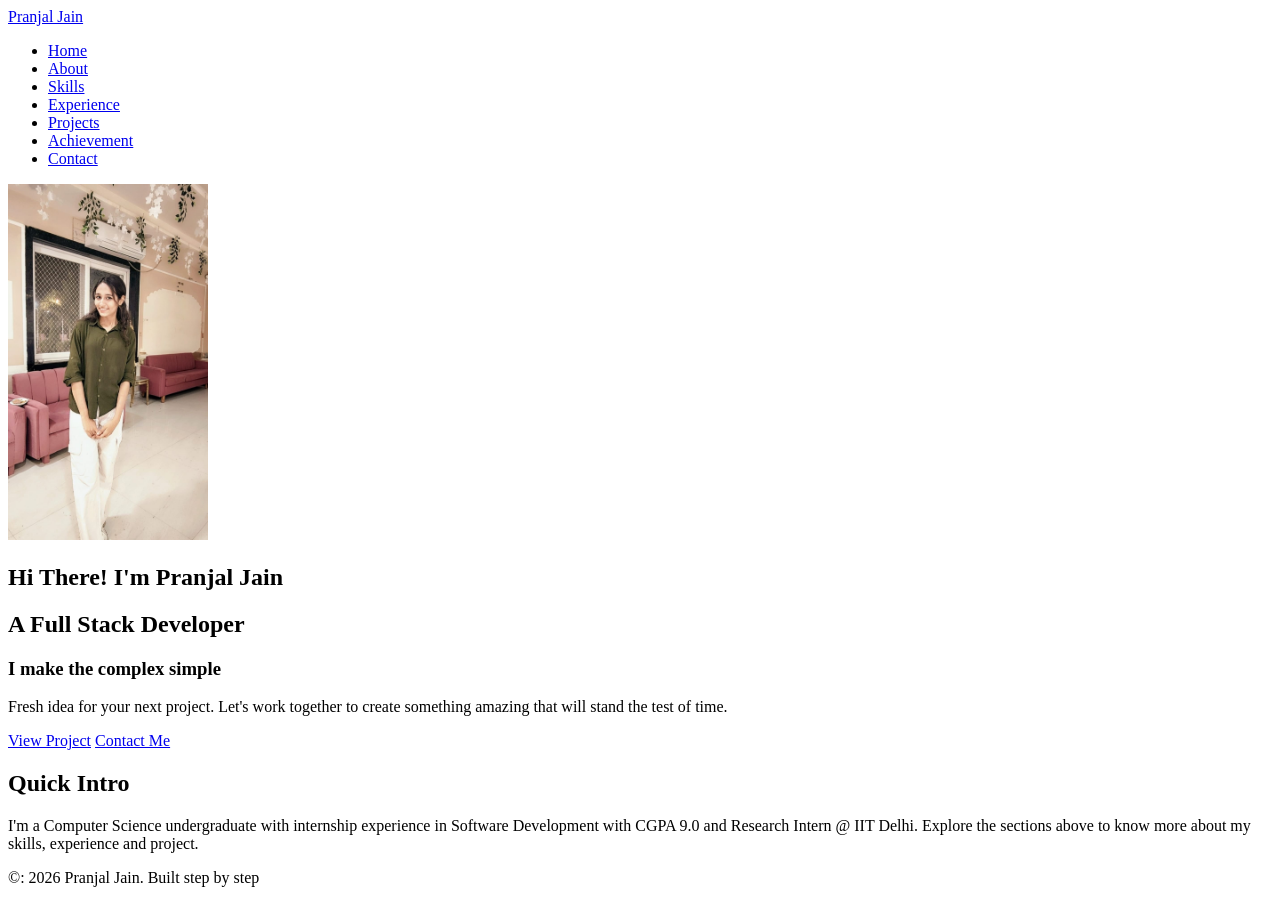
==== index.html @ 8426d030 "ok" ====
<!DOCTYPE html>
<html lang="en">
<head>
    <meta charset="UTF-8">
    <meta name="viewport" content="width=device-width, initial-scale=1.0">
    <title>Pranjal Portfolio</title>
</head>
<body>
    <header>
        <nav>
            <a href="index.html">Pranjal Jain</a>

            <ul>    
                <li><a href ="index.html">Home</a></li>
                <li><a href ="about.html">About</a></li>
                <li><a href ="skills.html">Skills</a></li>
                <li><a href ="experience.html">Experience</a></li>
                <li><a href ="project.html">Projects</a></li>
                <li><a href ="achievments.html">Achievement</a></li>
                <li><a href = "contact.html">Contact</a></li>
            </ul>
        </nav>
    </header>

    <main>  
        <section id="hero">
          <img src="Pranjal.jpeg"  alt = "Photo of Pranjal Jain" width ="200">
          <h1>Hi There! I'm Pranjal Jain</h1>
          <h2>A Full Stack Developer</h2>
          <h3>I make the complex simple</h3>
          <p>Fresh idea for your next project. Let's work together to create something amazing that will stand the test of time.</p>
          <div>
            <a href="projects.html">View Project</a>
            <a href="contact.html">Contact Me</a>
          </div>
        </section>

        <section id="intro">  
            <h2>Quick Intro</h2>
            <p>
                 I'm a Computer Science undergraduate with internship experience in
        Software Development with CGPA 9.0 and Research Intern @ IIT Delhi. Explore the
        sections above to know more about my skills, experience and project.
            </p>
        </section>
    </main>
    <footer> 
        <p>&copy: 2026 Pranjal Jain. Built step by step</p>
    </footer>
</body>
</html>
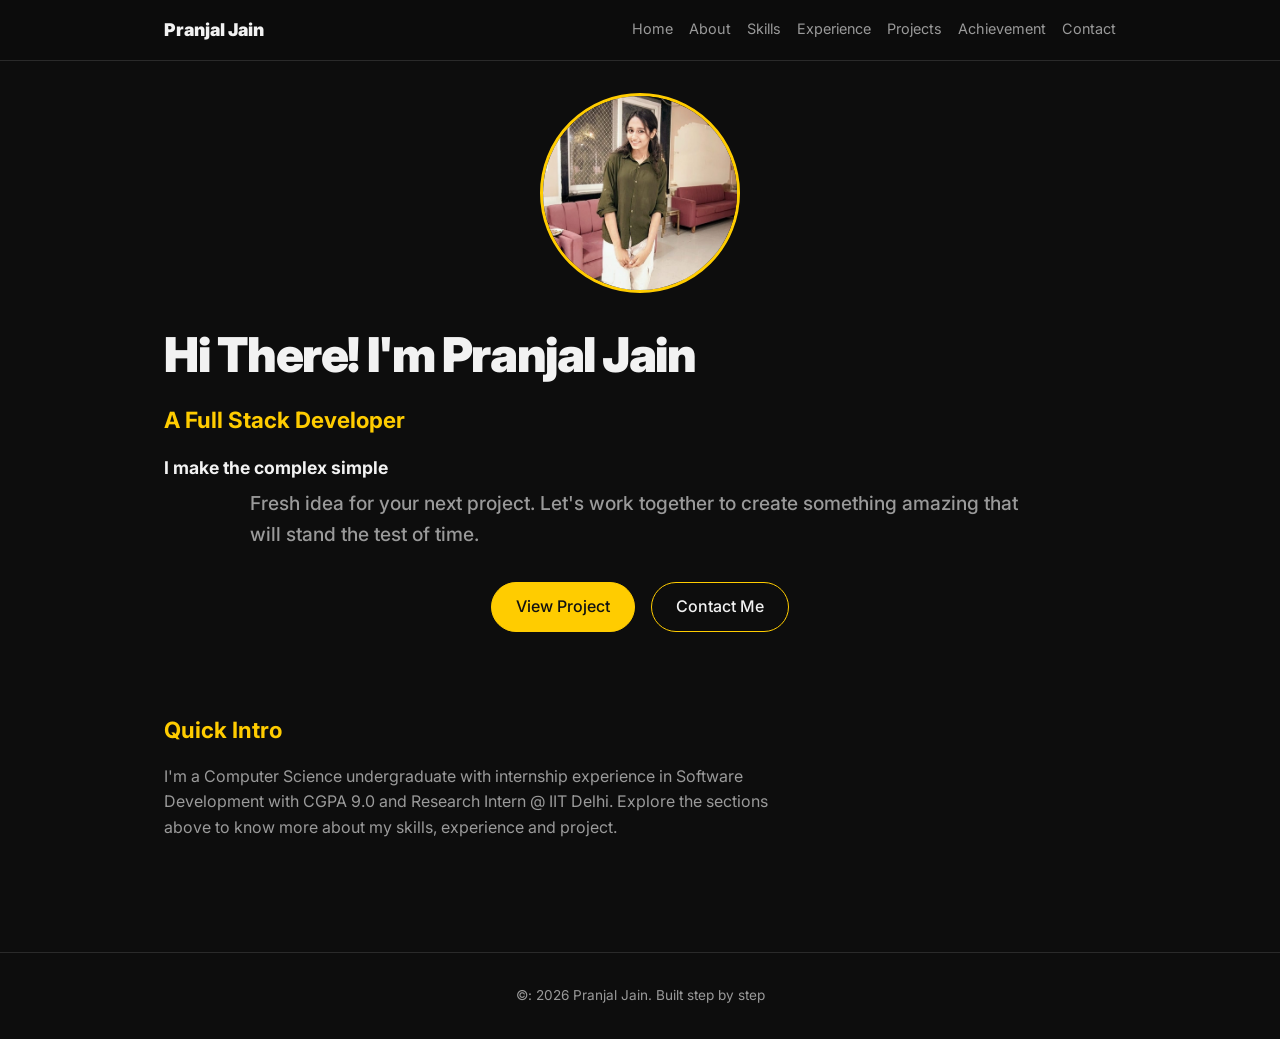
==== commit a86d073b: "ok" ====
--- a/index.html
+++ b/index.html
@@ -4,6 +4,11 @@
     <meta charset="UTF-8">
     <meta name="viewport" content="width=device-width, initial-scale=1.0">
     <title>Pranjal Portfolio</title>
+    <link rel = "preconnect" href ="https://fonts.googleapis.com">
+    <link rel = "preconnect" href="https://fonts.gstatic.com" crossorigin>
+    <link href="https://fonts.googleapis.com/css2?family=Inter:wght@400;500;700;900&display=swap" 
+    rel="stylesheet">
+    <link rel="stylesheet" href="style.css">
 </head>
 <body>
     <header>
--- a/style.css
+++ b/style.css
@@ -0,0 +1,288 @@
+:root{
+    --color-bg:  #0d0d0d;
+    --color-bg-alt: #161616;
+    --color-text: #f2f2f2;;
+    --color-muted: #9a9a9a;;
+    --color-accent:#ffcc00;
+    --font-main:'Inter', syste,-ui, sans-serif;
+    --max-width: 1000px;
+}
+
+*{
+    margin: 0;
+    padding: 0;
+    box-sizing: border-box;
+}
+
+body{
+    font-family: var(--font-main);
+    background-color: var(--color-bg);
+    color: var(--color-text);
+    line-height: 1.6;
+}
+
+a{
+    color: inherit;
+    text-decoration: none;
+}
+
+ul{
+   list-style: none; 
+}
+
+img{
+    max-width: 100%;
+    display: block;
+}
+
+header{
+    position: sticky;
+    top: 0;
+    background-color: rgba(13, 13, 13, 0.9);
+    backdrop-filter: blur(6px);
+    border-bottom: 1px solid #2a2a2a;
+    z-index: 10;
+}
+
+nav{
+    max-width: var(--max-width);
+    margin: 0 auto;
+    padding: 1rem 1.5rem;
+    display: flex;
+    justify-content: space-between;
+    flex-wrap: wrap;
+    gap: 1rem;
+}
+
+nav > a{
+    font-weight: 900;
+    font-size: 1.1rem;
+    letter-spacing: -0.02px;
+}
+
+nav ul{
+    display: flex;
+    gap: 1rem;
+    flex-wrap: wrap;
+}
+
+nav ul li a{
+    font-size: 0.9rem;
+    color: var(--color-muted);
+    transition: color 0.2s ease;
+
+}
+
+nav ul li a:hover{
+    color: var(--color-accent);
+}
+
+
+main{
+    max-width: var(--max-width);
+    margin: 0 auto;
+    padding: 2rem 1.5rem;
+}
+
+section{
+    margin-bottom: 5rem;
+}
+
+section h1{
+    font-size: clamp(2rem, 5vw, 3rem);
+    font-weight: 900;
+    letter-spacing: -0.03em;
+    margin-bottom: 1.5rem;
+}
+
+section h2{
+    font-size: 1.4rem;
+    font-weight: 700;
+    margin-bottom: 1rem;
+    color:var(--color-accent);
+}
+
+section h3{
+    font-size: 1.1rem;
+    font-weight: 700;
+    margin-bottom: 0.4rem;
+}
+
+section p{
+    color: var(--color-muted);
+    max-width: 65ch;
+
+}
+
+#hero img{
+    border-radius: 50%;
+    margin: 0 auto 1.5rem;
+    border: 3px solid var(--color-accent);
+    object-fit: cover;
+    aspect-ratio: 1/1;
+}
+
+#hero h1{
+    margin-bottom: 0.5rem;
+}
+
+#hero p{
+    color: var(--color-muted);
+    font-weight: 500;
+    font-size: 1.2rem;
+    margin-bottom: 1rem;
+}
+
+#hero p{
+    margin: 0 auto 2rem;
+}
+
+#hero div{
+    display:flex;
+    gap: 1rem;
+    justify-content: center;
+    flex-wrap: wrap;
+}
+
+#hero div a{
+    padding: 0.7rem 1.5rem;
+    border: 1px solid var(--color-accent);
+    border-radius: 30px;
+    font-weight: 500;
+    transition: background-color 0.2s ease, color 0.2s ease;
+
+}
+
+#hero div a:first-child{
+    background-color: var(--color-accent);
+    color: #111;
+}
+
+#hero div a:hover{
+    background-color: var(--color-accent);
+    color: #111;
+}
+
+#skills{
+    display: grid;
+    grid-template-columns: repeat(auto-fit, minmax(200px, 1fr));
+    gap: 2rem;
+}
+
+#skills > div{
+    background-color: var(--color-bg-alt);
+    padding: 1.5rem;
+    border-radius: 12px;
+}
+
+#skills ul li{
+    color: var(--color-muted);
+    padding: 0.2rem 0;
+}
+
+#experience article,
+#experience article{
+    background-color: var(--color-bg-alt);
+    padding: 1.5rem;
+    border-radius: 12px;
+    margin-bottom: 1.5rem;
+}
+
+#experience article time,
+#projects article time{
+    display: inline-block;
+    font-size: 0.8rem;
+    color: var(--color-muted);
+    font-weight: 500;
+    margin-bottom: 1px solid var(--color-accent)
+}
+
+#achievements ul li{
+    padding: 0.6rem 0;
+    border-bottom: 1px solid #2a2a2a;
+    color:var(--color-muted);
+}
+
+#contact ul{
+    display: flex;
+    gap: 1.5rem;
+    flex-wrap: wrap;
+    margin-top: 1.5rem;
+}
+
+#contact ul li a{
+    color: var(--color-accent);
+    border-bottom: 1px solid var(--color-accent);
+}
+
+footer{
+    text-align: center;
+    padding: 2rem 1.5rem;
+    color: var(--color-muted);
+    font-size: 0.85rem;
+    border-top: 1px solid #2a2a2a;
+
+}
+
+
+@media(max-width: 768px){
+    nav{
+        padding: 1rem;
+    }
+    nav ul{
+        gap: 1rem;
+    }
+    main{
+        padding: 3rem 1.2rem;
+    }
+    section{
+        margin-bottom: 3.5rem;
+    }
+
+    #skills{
+        grid-template-columns: repeat(auto-fit, minmax(150px, 1fr));
+        gap: 1.2rem;
+    }
+}
+
+@media (max-width: 768px) {
+  nav {
+    flex-direction: column;
+    align-items: flex-start;
+    gap: 0.8rem;
+  }
+
+  nav ul {
+    width: 100%;
+    justify-content: space-between;
+    gap: 0.6rem;
+    font-size: 0.85rem;
+  }
+
+  #hero img{
+    width: 140px;
+  }
+
+  #hero h2{
+    font-size: 1rem;
+  }
+  #hero div{
+    flex-direction: column;
+    width: 100%;
+  }
+
+  #hero div a{
+    text-align: center;
+  }
+
+  
+  #skills{
+    grid-template-columns: 1fr;
+  }
+
+  #columns ul{
+    flex-direction: column;
+    gap: 0.8rem;
+  }
+}
+
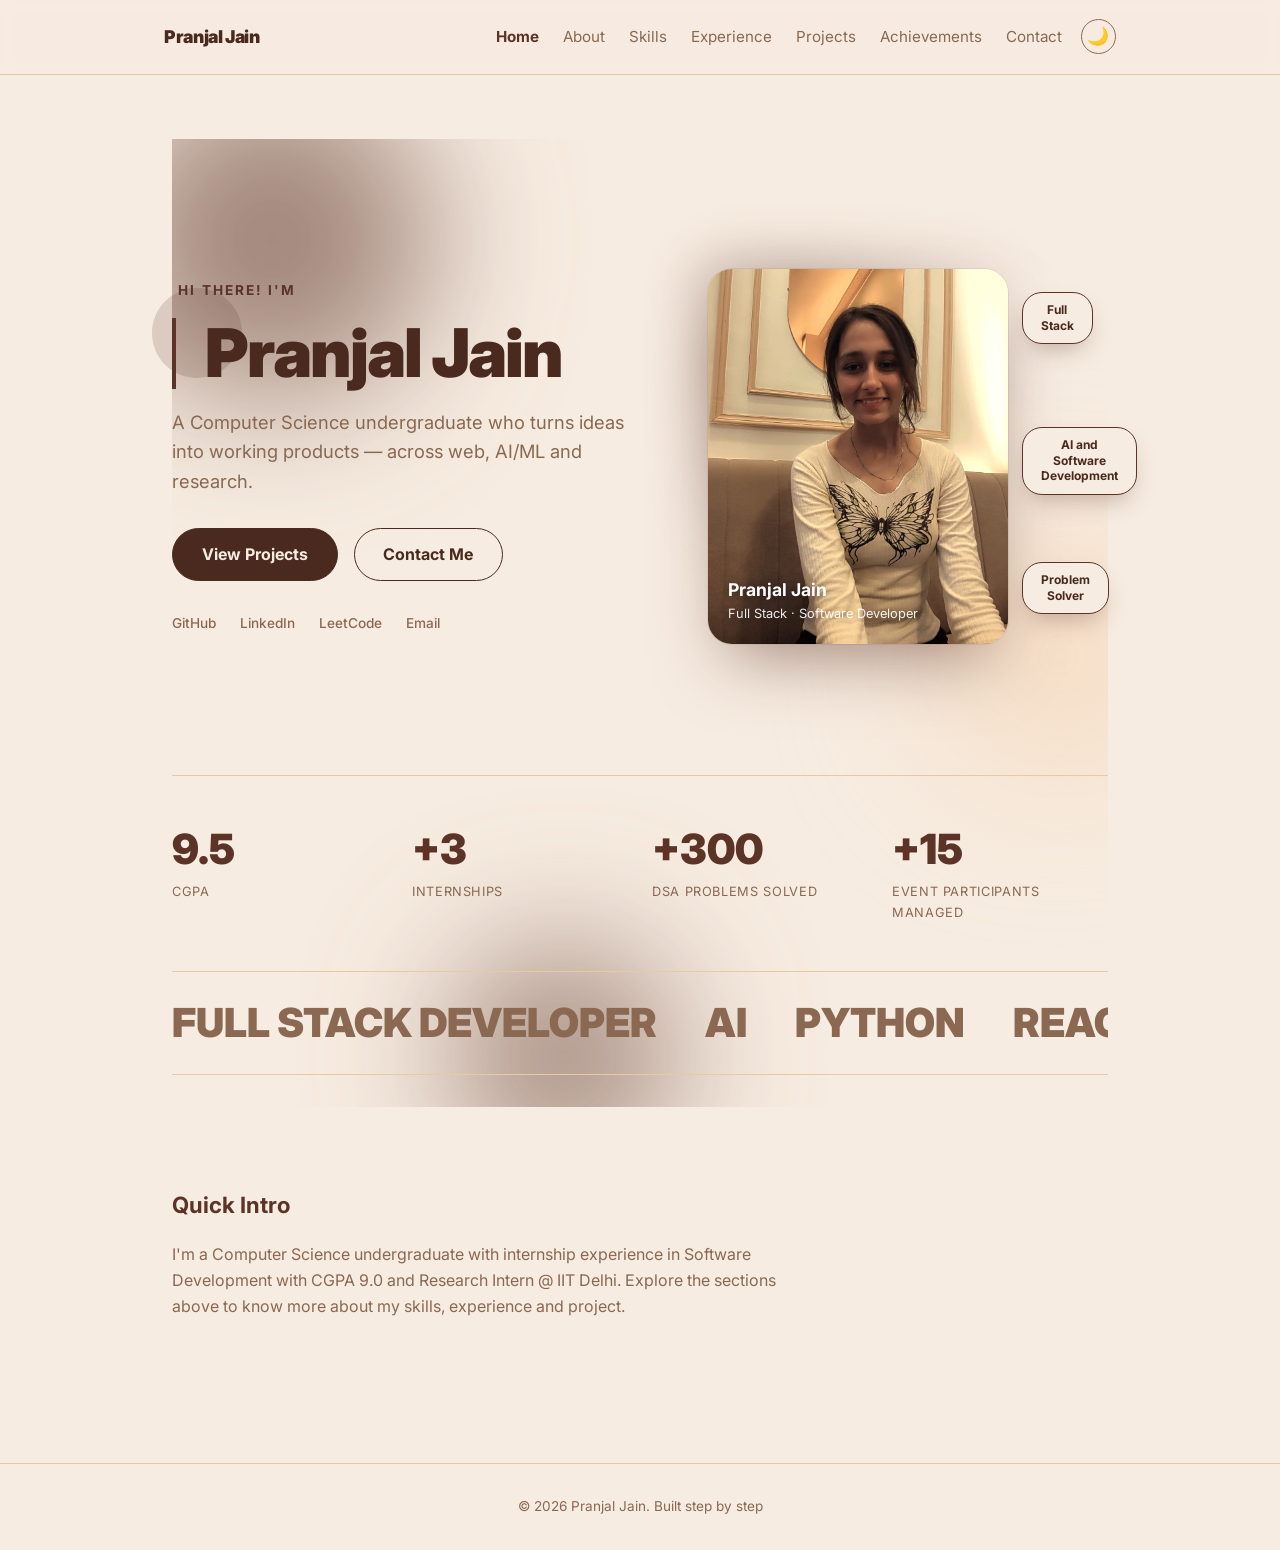
==== commit db363827: "first commit" ====
--- a/index.html
+++ b/index.html
@@ -1,56 +1,122 @@
 <!DOCTYPE html>
 <html lang="en">
 <head>
-    <meta charset="UTF-8">
-    <meta name="viewport" content="width=device-width, initial-scale=1.0">
-    <title>Pranjal Portfolio</title>
-    <link rel = "preconnect" href ="https://fonts.googleapis.com">
-    <link rel = "preconnect" href="https://fonts.gstatic.com" crossorigin>
-    <link href="https://fonts.googleapis.com/css2?family=Inter:wght@400;500;700;900&display=swap" 
-    rel="stylesheet">
-    <link rel="stylesheet" href="style.css">
+  <meta charset="UTF-8">
+  <meta name="viewport" content="width=device-width, initial-scale=1.0">
+  <title>Pranjal Jain | Portfolio</title>
+  <link rel="preconnect" href="https://fonts.googleapis.com">
+  <link rel="preconnect" href="https://fonts.gstatic.com" crossorigin>
+  <link href="https://fonts.googleapis.com/css2?family=Inter:wght@400;500;700;900&display=swap" rel="stylesheet">
+  <link rel="stylesheet" href="style.css">
 </head>
 <body>
-    <header>
-        <nav>
-            <a href="index.html">Pranjal Jain</a>
+  <header>
+    <nav>
+      <a href="index.html">Pranjal Jain</a>
+      <div class="nav-right">
+        <button class="theme-toggle" aria-label="Toggle dark mode">&#127769;</button>
+        <button class="menu-toggle" aria-label="Toggle menu">&#9776;</button>
+        <ul id="nav-links">
+          <li><a href="index.html">Home</a></li>
+          <li><a href="about.html">About</a></li>
+          <li><a href="skills.html">Skills</a></li>
+          <li><a href="experience.html">Experience</a></li>
+          <li><a href="projects.html">Projects</a></li>
+          <li><a href="achievements.html">Achievements</a></li>
+          <li><a href="contact.html">Contact</a></li>
+        </ul>
+      </div>
+    </nav>
+  </header>
 
-            <ul>    
-                <li><a href ="index.html">Home</a></li>
-                <li><a href ="about.html">About</a></li>
-                <li><a href ="skills.html">Skills</a></li>
-                <li><a href ="experience.html">Experience</a></li>
-                <li><a href ="project.html">Projects</a></li>
-                <li><a href ="achievments.html">Achievement</a></li>
-                <li><a href = "contact.html">Contact</a></li>
-            </ul>
-        </nav>
-    </header>
+  <main>
+    <section id="hero">
+      <div class="blob-bg" aria-hidden="true">
+        <span class="blob blob-1"></span>
+        <span class="blob blob-2"></span>
+        <span class="blob blob-3"></span>
+      </div>
 
-    <main>  
-        <section id="hero">
-          <img src="Pranjal.jpeg"  alt = "Photo of Pranjal Jain" width ="200">
-          <h1>Hi There! I'm Pranjal Jain</h1>
-          <h2>A Full Stack Developer</h2>
-          <h3>I make the complex simple</h3>
-          <p>Fresh idea for your next project. Let's work together to create something amazing that will stand the test of time.</p>
-          <div>
-            <a href="projects.html">View Project</a>
-            <a href="contact.html">Contact Me</a>
+      <div class="hero-grid">
+        <div class="hero-text">
+          <span class="hero-eyebrow">Hi There! I'm</span>
+          <h1>Pranjal Jain</h1>
+          <p class="hero-tagline">A Computer Science undergraduate who turns ideas into working products &mdash; across web, AI/ML and research.</p>
+
+          <div class="hero-actions">
+            <a href="projects.html" class="btn-primary">View Projects</a>
+            <a href="contact.html" class="btn-secondary">Contact Me</a>
           </div>
-        </section>
 
-        <section id="intro">  
-            <h2>Quick Intro</h2>
-            <p>
-                 I'm a Computer Science undergraduate with internship experience in
+          <div class="hero-socials">
+            <a href="https://github.com/pranjalprog">GitHub</a>
+            <a href="https://www.linkedin.com/in/pranjal-jain-733801354/">LinkedIn</a>
+            <a href="https://leetcode.com/u/pranjalprog/">LeetCode</a>
+            <a href="mailto:pranjaljain19022005@gmail.com">Email</a>
+          </div>
+        </div>
+
+        <div class="hero-photo-frame">
+          <img src="Pranjal2.jpeg" alt="Photo of Pranjal Jain">
+          <div class="photo-caption">
+            <strong>Pranjal Jain</strong>
+            <span>Full Stack &middot; Software Developer</span>
+          </div>
+          <span class="float-badge badge-1">Full Stack</span>
+          <span class="float-badge badge-2">AI and Software Development</span>
+          <span class="float-badge badge-3">Problem Solver</span>
+        </div>
+      </div>
+
+      <div class="stats-row">
+        <div class="stat">
+          <span class="stat-number">9.5</span>
+          <span class="stat-label">CGPA</span>
+        </div>
+        <div class="stat">
+          <span class="stat-number">+3</span>
+          <span class="stat-label">Internships</span>
+        </div>
+        <div class="stat">
+          <span class="stat-number">+300</span>
+          <span class="stat-label">DSA Problems Solved</span>
+        </div>
+        <div class="stat">
+          <span class="stat-number">+15</span>
+          <span class="stat-label">Event Participants Managed</span>
+        </div>
+      </div>
+
+      <div class="marquee">
+        <div class="marquee-track">
+          <span>FULL STACK DEVELOPER</span>
+          <span>AI</span>
+          <span>PYTHON</span>
+          <span>REACT</span>
+          <span>NLP</span>
+          <span>FULL STACK DEVELOPER</span>
+          <span>AI / ML</span>
+          <span>PYTHON</span>
+          <span>REACT</span>
+          <span>NLP</span>
+        </div>
+      </div>
+    </section>
+
+    <section id="intro">
+      <h2>Quick Intro</h2>
+      <p>
+        I'm a Computer Science undergraduate with internship experience in
         Software Development with CGPA 9.0 and Research Intern @ IIT Delhi. Explore the
         sections above to know more about my skills, experience and project.
-            </p>
-        </section>
-    </main>
-    <footer> 
-        <p>&copy: 2026 Pranjal Jain. Built step by step</p>
-    </footer>
+      </p>
+    </section>
+  </main>
+
+  <footer>
+    <p>&copy; 2026 Pranjal Jain. Built step by step</p>
+  </footer>
+
+  <script src="script.js"></script>
 </body>
 </html>
--- a/style.css
+++ b/style.css
@@ -1,253 +1,750 @@
-:root{
-    --color-bg:  #0d0d0d;
-    --color-bg-alt: #161616;
-    --color-text: #f2f2f2;;
-    --color-muted: #9a9a9a;;
-    --color-accent:#ffcc00;
-    --font-main:'Inter', syste,-ui, sans-serif;
-    --max-width: 1000px;
-}
-
-*{
-    margin: 0;
-    padding: 0;
-    box-sizing: border-box;
-}
-
-body{
-    font-family: var(--font-main);
-    background-color: var(--color-bg);
-    color: var(--color-text);
-    line-height: 1.6;
-}
-
-a{
-    color: inherit;
-    text-decoration: none;
-}
-
-ul{
-   list-style: none; 
-}
-
-img{
-    max-width: 100%;
-    display: block;
-}
-
-header{
-    position: sticky;
-    top: 0;
-    background-color: rgba(13, 13, 13, 0.9);
-    backdrop-filter: blur(6px);
-    border-bottom: 1px solid #2a2a2a;
-    z-index: 10;
-}
-
-nav{
-    max-width: var(--max-width);
+
+:root {
+  --color-bg: #f7ece1;
+  --color-bg-alt: #f6d3af;
+  --color-text: #4a2a1e;
+  --color-muted: #8a6852;
+  --color-accent: #5c3327;
+  --font-main: 'Inter', system-ui, sans-serif;
+  --max-width: 1000px;
+}
+
+
+[data-theme="dark"] {
+  --color-bg: #1c1512;
+  --color-bg-alt: #2a201b;
+  --color-text: #f3e9df;
+  --color-muted: #b39a89;
+  --color-accent: #e0a877;
+}
+
+
+* {
+  margin: 0;
+  padding: 0;
+  box-sizing: border-box; /* padding/border width ke andar count hoga, bahar nahi */
+}
+
+body {
+  font-family: var(--font-main);
+  background-color: var(--color-bg);
+  color: var(--color-text);
+  line-height: 1.6;
+  transition: background-color 0.3s ease, color 0.3s ease;
+}
+
+a {
+  color: inherit;
+  text-decoration: none;
+}
+
+ul {
+  list-style: none;
+}
+
+img {
+  max-width: 100%;
+  display: block;
+}
+
+
+header {
+  position: sticky;
+  top: 0;
+  background-color: rgba(247, 236, 225, 0.9);
+  backdrop-filter: blur(6px);
+  border-bottom: 1px solid #e8c9a6;
+  z-index: 10;
+}
+
+nav {
+  max-width: var(--max-width);
+  margin: 0 auto;
+  padding: 1.2rem 1.5rem;
+  display: flex;
+  justify-content: space-between;
+  align-items: center;
+  flex-wrap: wrap;
+  gap: 1rem;
+}
+
+nav > a {
+  font-weight: 900;
+  font-size: 1.1rem;
+  letter-spacing: -0.02em;
+}
+
+nav ul {
+  display: flex;
+  gap: 1.5rem;
+  flex-wrap: wrap;
+}
+
+.nav-right {
+  display: flex;
+  align-items: center;
+  gap: 1.2rem;
+  flex-wrap: wrap;
+}
+
+.nav-right ul {
+  order: 1;
+}
+
+.nav-right .theme-toggle {
+  order: 2;
+}
+
+.nav-right .menu-toggle {
+  order: 3;
+}
+
+nav ul li a {
+  font-size: 0.95rem;
+  color: var(--color-muted);
+  transition: color 0.2s ease;
+}
+
+nav ul li a:hover {
+  color: var(--color-accent);
+}
+
+
+main {
+  max-width: var(--max-width);
+  margin: 0 auto;
+  padding: 4rem 2rem;
+}
+
+section {
+  margin-bottom: 5rem;
+}
+
+section h1 {
+  font-size: clamp(2rem, 5vw, 3rem);
+  font-weight: 900;
+  letter-spacing: -0.03em;
+  margin-bottom: 2.2rem;
+  padding-left: 1.8rem;
+  border-left: 4px solid var(--color-accent);
+}
+
+section h2 {
+  font-size: 1.4rem;
+  font-weight: 700;
+  margin-top: 2.5rem;
+  margin-bottom: 1.2rem;
+  color: var(--color-accent);
+}
+
+section h3 {
+  font-size: 1.1rem;
+  font-weight: 700;
+  margin-bottom: 0.4rem;
+}
+
+section > p {
+  margin-bottom: 1rem;
+}
+
+section p {
+  color: var(--color-muted);
+  max-width: 65ch; /* lambi lines padhne mein mushkil hoti hain, isliye limit */
+}
+
+
+#hero {
+  position: relative;
+  padding: 3rem 0 2rem;
+}
+
+
+.blob-bg {
+  position: absolute;
+  inset: 0;
+  z-index: 0;
+  overflow: hidden;
+  pointer-events: none;
+}
+
+.blob {
+  position: absolute;
+  border-radius: 50%;
+  filter: blur(70px);
+  opacity: 0.55;
+  mix-blend-mode: multiply;
+}
+
+[data-theme="dark"] .blob {
+  opacity: 0.35;
+  mix-blend-mode: screen;
+}
+
+.blob-1 {
+  width: 320px;
+  height: 320px;
+  top: -60px;
+  left: -60px;
+  background: var(--color-accent);
+  animation: blob-float-1 14s ease-in-out infinite;
+}
+
+.blob-2 {
+  width: 260px;
+  height: 260px;
+  top: 40%;
+  right: -80px;
+  background: var(--color-bg-alt);
+  animation: blob-float-2 18s ease-in-out infinite;
+}
+
+.blob-3 {
+  width: 220px;
+  height: 220px;
+  bottom: -60px;
+  left: 30%;
+  background: var(--color-accent);
+  animation: blob-float-3 16s ease-in-out infinite;
+}
+
+@keyframes blob-float-1 {
+  0%, 100% { transform: translate(0, 0) scale(1); }
+  50%      { transform: translate(60px, 40px) scale(1.15); }
+}
+
+@keyframes blob-float-2 {
+  0%, 100% { transform: translate(0, 0) scale(1); }
+  50%      { transform: translate(-50px, -30px) scale(1.1); }
+}
+
+@keyframes blob-float-3 {
+  0%, 100% { transform: translate(0, 0) scale(1); }
+  50%      { transform: translate(40px, -50px) scale(1.2); }
+}
+
+@media (prefers-reduced-motion: reduce) {
+  .blob {
+    animation: none;
+  }
+}
+
+
+.hero-grid {
+  position: relative;
+  z-index: 1;
+  display: grid;
+  grid-template-columns: 1.1fr 0.9fr;
+  gap: 3rem;
+  align-items: center;
+  min-height: 60vh;
+}
+
+.hero-eyebrow {
+  display: inline-block;
+  font-size: 0.85rem;
+  font-weight: 700;
+  letter-spacing: 0.15em;
+  text-transform: uppercase;
+  color: var(--color-accent);
+  margin-bottom: 1rem;
+  padding-left: 0.4rem;
+}
+
+.hero-text h1 {
+  font-size: clamp(2.5rem, 6vw, 4.2rem);
+  font-weight: 900;
+  letter-spacing: -0.03em;
+  line-height: 1.05;
+  margin-bottom: 1.2rem;
+}
+
+.hero-tagline {
+  color: var(--color-muted);
+  font-size: 1.15rem;
+  max-width: 42ch;
+  margin-bottom: 2rem;
+}
+
+.hero-actions {
+  display: flex;
+  gap: 1rem;
+  flex-wrap: wrap;
+  margin-bottom: 2rem;
+}
+
+.btn-primary,
+.btn-secondary {
+  padding: 0.8rem 1.8rem;
+  border-radius: 30px;
+  font-weight: 700;
+  border: 1px solid var(--color-text);
+  transition: transform 0.2s ease, background-color 0.2s ease, color 0.2s ease;
+}
+
+.btn-primary {
+  background-color: var(--color-text);
+  color: var(--color-bg);
+}
+
+.btn-secondary {
+  background-color: transparent;
+  color: var(--color-text);
+}
+
+.btn-primary:hover,
+.btn-secondary:hover {
+  transform: translateY(-3px);
+}
+
+.hero-socials {
+  display: flex;
+  gap: 1.5rem;
+  flex-wrap: wrap;
+}
+
+.hero-socials a {
+  font-size: 0.85rem;
+  font-weight: 500;
+  color: var(--color-muted);
+  border-bottom: 1px solid transparent;
+  transition: color 0.2s ease, border-color 0.2s ease;
+}
+
+.hero-socials a:hover {
+  color: var(--color-accent);
+  border-color: var(--color-accent);
+}
+
+
+.hero-photo-frame {
+  position: relative;
+  width: 100%;
+  max-width: 300px;
+  margin: 0 auto 0 0;
+}
+
+.hero-photo-frame img {
+  width: 100%;
+  aspect-ratio: 4 / 5;
+  object-fit: cover;
+  border-radius: 24px;
+  filter: grayscale(0.1) contrast(1.08) saturate(1.05);
+  box-shadow: 0 30px 70px -20px rgba(92, 51, 39, 0.55), 0 0 0 1px rgba(92, 51, 39, 0.08);
+  transition: transform 0.4s ease;
+}
+
+.hero-photo-frame:hover img {
+  transform: scale(1.02) rotate(-1deg);
+}
+
+.hero-photo-frame::after {
+  content: "";
+  position: absolute;
+  inset: -18px;
+  border-radius: 32px;
+  background: radial-gradient(circle at 30% 20%, var(--color-accent), transparent 60%);
+  opacity: 0.35;
+  filter: blur(24px);
+  z-index: -1;
+  animation: glow-pulse 5s ease-in-out infinite;
+}
+
+@keyframes glow-pulse {
+  0%, 100% { opacity: 0.25; transform: scale(1); }
+  50%      { opacity: 0.45; transform: scale(1.08); }
+}
+
+.photo-caption {
+  position: absolute;
+  left: 1.2rem;
+  bottom: 1.2rem;
+  display: flex;
+  flex-direction: column;
+  color: #fff;
+  text-shadow: 0 2px 10px rgba(0, 0, 0, 0.5);
+}
+
+.photo-caption strong {
+  font-size: 1.1rem;
+}
+
+.photo-caption span {
+  font-size: 0.8rem;
+  opacity: 0.9;
+}
+
+.float-badge {
+  position: absolute;
+  z-index: 2;
+  background-color: var(--color-bg);
+  color: var(--color-text);
+  font-size: 0.75rem;
+  font-weight: 700;
+  padding: 0.6rem 1.1rem;
+  line-height: 1.3;
+  border-radius: 20px;
+  box-shadow: 0 12px 24px -8px rgba(92, 51, 39, 0.35);
+  border: 1px solid var(--color-accent);
+  white-space: normal;
+  max-width: 150px;
+  text-align: center;
+}
+
+.badge-1 {
+  top: 6%;
+  left: 100%;
+  right: auto;
+  margin-left: 14px;
+  animation: float-a 4s ease-in-out infinite;
+}
+
+.badge-2 {
+  top: 42%;
+  left: 100%;
+  right: auto;
+  margin-left: 14px;
+  animation: float-b 5s ease-in-out infinite;
+}
+
+.badge-3 {
+  bottom: 8%;
+  left: 100%;
+  right: auto;
+  margin-left: 14px;
+  animation: float-c 4.5s ease-in-out infinite;
+}
+
+@keyframes float-a {
+  0%, 100% { transform: translateY(0) rotate(-4deg); }
+  50%      { transform: translateY(-12px) rotate(-2deg); }
+}
+
+@keyframes float-b {
+  0%, 100% { transform: translateY(0) rotate(3deg); }
+  50%      { transform: translateY(14px) rotate(5deg); }
+}
+
+@keyframes float-c {
+  0%, 100% { transform: translateY(0) rotate(-2deg); }
+  50%      { transform: translateY(-10px) rotate(-5deg); }
+}
+
+@media (max-width: 600px) {
+  .float-badge {
+    display: none;
+  }
+}
+
+@media (prefers-reduced-motion: reduce) {
+  .float-badge,
+  .hero-photo-frame::after {
+    animation: none;
+  }
+}
+
+/* ==========================================================
+   STATS ROW (Sawad ke "+12 Years / +46 Projects" jaisa)
+   ========================================================== */
+.stats-row {
+  position: relative;
+  z-index: 1;
+  display: grid;
+  grid-template-columns: repeat(4, 1fr);
+  gap: 1.5rem;
+  margin-top: 3rem;
+  padding-top: 2.5rem;
+  border-top: 1px solid #e8c9a6;
+}
+
+.stat {
+  display: flex;
+  flex-direction: column;
+}
+
+.stat-number {
+  font-size: clamp(1.8rem, 4vw, 2.6rem);
+  font-weight: 900;
+  color: var(--color-accent);
+}
+
+.stat-label {
+  font-size: 0.8rem;
+  color: var(--color-muted);
+  text-transform: uppercase;
+  letter-spacing: 0.05em;
+}
+
+
+.marquee {
+  position: relative;
+  z-index: 1;
+  overflow: hidden;
+  margin-top: 3rem;
+  border-top: 1px solid #e8c9a6;
+  border-bottom: 1px solid #e8c9a6;
+  padding: 1.2rem 0;
+}
+
+.marquee-track {
+  display: flex;
+  gap: 3rem;
+  width: max-content;
+  animation: marquee-scroll 22s linear infinite;
+}
+
+.marquee-track span {
+  font-size: clamp(1.5rem, 4vw, 2.5rem);
+  font-weight: 900;
+  color: var(--color-muted);
+  white-space: nowrap;
+}
+
+@keyframes marquee-scroll {
+  from { transform: translateX(0); }
+  to   { transform: translateX(-50%); }
+}
+
+@media (prefers-reduced-motion: reduce) {
+  .marquee-track {
+    animation: none;
+  }
+}
+
+@media (max-width: 900px) {
+  .hero-grid {
+    grid-template-columns: 1fr;
+    text-align: center;
+    min-height: auto;
+  }
+
+  .hero-text {
+    order: 2;
+  }
+
+  .hero-photo-frame {
+    order: 1;
     margin: 0 auto;
-    padding: 1rem 1.5rem;
-    display: flex;
-    justify-content: space-between;
-    flex-wrap: wrap;
-    gap: 1rem;
-}
-
-nav > a{
-    font-weight: 900;
-    font-size: 1.1rem;
-    letter-spacing: -0.02px;
-}
-
-nav ul{
-    display: flex;
-    gap: 1rem;
-    flex-wrap: wrap;
-}
-
-nav ul li a{
-    font-size: 0.9rem;
-    color: var(--color-muted);
-    transition: color 0.2s ease;
-
-}
-
-nav ul li a:hover{
-    color: var(--color-accent);
-}
-
-
-main{
-    max-width: var(--max-width);
-    margin: 0 auto;
-    padding: 2rem 1.5rem;
-}
-
-section{
-    margin-bottom: 5rem;
-}
-
-section h1{
-    font-size: clamp(2rem, 5vw, 3rem);
-    font-weight: 900;
-    letter-spacing: -0.03em;
-    margin-bottom: 1.5rem;
-}
-
-section h2{
-    font-size: 1.4rem;
-    font-weight: 700;
-    margin-bottom: 1rem;
-    color:var(--color-accent);
-}
-
-section h3{
-    font-size: 1.1rem;
-    font-weight: 700;
-    margin-bottom: 0.4rem;
-}
-
-section p{
-    color: var(--color-muted);
-    max-width: 65ch;
-
-}
-
-#hero img{
-    border-radius: 50%;
-    margin: 0 auto 1.5rem;
-    border: 3px solid var(--color-accent);
-    object-fit: cover;
-    aspect-ratio: 1/1;
-}
-
-#hero h1{
-    margin-bottom: 0.5rem;
-}
-
-#hero p{
-    color: var(--color-muted);
-    font-weight: 500;
-    font-size: 1.2rem;
-    margin-bottom: 1rem;
-}
-
-#hero p{
-    margin: 0 auto 2rem;
-}
-
-#hero div{
-    display:flex;
-    gap: 1rem;
+  }
+
+  .hero-tagline {
+    margin-left: auto;
+    margin-right: auto;
+  }
+
+  .hero-actions,
+  .hero-socials {
     justify-content: center;
-    flex-wrap: wrap;
-}
-
-#hero div a{
-    padding: 0.7rem 1.5rem;
-    border: 1px solid var(--color-accent);
-    border-radius: 30px;
-    font-weight: 500;
-    transition: background-color 0.2s ease, color 0.2s ease;
-
-}
-
-#hero div a:first-child{
-    background-color: var(--color-accent);
-    color: #111;
-}
-
-#hero div a:hover{
-    background-color: var(--color-accent);
-    color: #111;
-}
-
-#skills{
-    display: grid;
-    grid-template-columns: repeat(auto-fit, minmax(200px, 1fr));
-    gap: 2rem;
-}
-
-#skills > div{
-    background-color: var(--color-bg-alt);
-    padding: 1.5rem;
-    border-radius: 12px;
-}
-
-#skills ul li{
-    color: var(--color-muted);
-    padding: 0.2rem 0;
-}
+  }
+
+  .stats-row {
+    grid-template-columns: repeat(2, 1fr);
+  }
+}
+
+section h1 {
+  position: relative;
+}
+
+section h1::after {
+  content: "";
+  position: absolute;
+  top: -30px;
+  left: -24px;
+  width: 90px;
+  height: 90px;
+  border-radius: 50%;
+  background: var(--color-accent);
+  opacity: 0.18;
+  z-index: -1;
+  animation: circle-pulse 6s ease-in-out infinite;
+}
+
+@keyframes circle-pulse {
+  0%, 100% { transform: scale(1); opacity: 0.14; }
+  50%      { transform: scale(1.3); opacity: 0.24; }
+}
+
+@media (prefers-reduced-motion: reduce) {
+  section h1::after {
+    animation: none;
+  }
+}
+
+
+#skills {
+  display: grid;
+  grid-template-columns: repeat(auto-fit, minmax(200px, 1fr));
+  gap: 2rem;
+}
+
+#skills > div {
+  background-color: var(--color-bg-alt);
+  padding: 1.5rem;
+  border-radius: 12px;
+}
+
+#skills ul li {
+  color: var(--color-muted);
+  padding: 0.2rem 0;
+}
+
 
 #experience article,
-#experience article{
-    background-color: var(--color-bg-alt);
-    padding: 1.5rem;
-    border-radius: 12px;
-    margin-bottom: 1.5rem;
+#projects article {
+  background-color: var(--color-bg-alt);
+  padding: 1.5rem;
+  border-radius: 12px;
+  margin-bottom: 1.5rem;
+}
+
+.edu-card {
+  background-color: var(--color-bg-alt);
+  padding: 1.4rem 1.6rem;
+  border-radius: 12px;
+  border-left: 3px solid var(--color-accent);
+  margin-bottom: 1.2rem;
+}
+
+.edu-card p {
+  margin-bottom: 0.3rem;
+}
+
+.edu-card time {
+  font-size: 0.85rem;
+  color: var(--color-accent);
+  font-weight: 500;
 }
 
 #experience article time,
-#projects article time{
-    display: inline-block;
-    font-size: 0.8rem;
-    color: var(--color-muted);
-    font-weight: 500;
-    margin-bottom: 1px solid var(--color-accent)
-}
-
-#achievements ul li{
-    padding: 0.6rem 0;
-    border-bottom: 1px solid #2a2a2a;
-    color:var(--color-muted);
-}
-
-#contact ul{
-    display: flex;
-    gap: 1.5rem;
-    flex-wrap: wrap;
-    margin-top: 1.5rem;
-}
-
-#contact ul li a{
-    color: var(--color-accent);
-    border-bottom: 1px solid var(--color-accent);
-}
-
-footer{
-    text-align: center;
-    padding: 2rem 1.5rem;
-    color: var(--color-muted);
-    font-size: 0.85rem;
-    border-top: 1px solid #2a2a2a;
-
-}
-
-
-@media(max-width: 768px){
-    nav{
-        padding: 1rem;
-    }
-    nav ul{
-        gap: 1rem;
-    }
-    main{
-        padding: 3rem 1.2rem;
-    }
-    section{
-        margin-bottom: 3.5rem;
-    }
-
-    #skills{
-        grid-template-columns: repeat(auto-fit, minmax(150px, 1fr));
-        gap: 1.2rem;
-    }
-}
+#projects article time {
+  display: inline-block;
+  font-size: 0.85rem;
+  color: var(--color-accent);
+  margin-bottom: 0.5rem;
+}
+
+#projects article a {
+  display: inline-block;
+  margin-top: 0.8rem;
+  color: var(--color-accent);
+  font-weight: 500;
+  border-bottom: 1px solid var(--color-accent);
+}
+
+
+#achievements ul li {
+  padding: 0.6rem 0;
+  border-bottom: 1px solid #e8c9a6;
+  color: var(--color-muted);
+}
+
+
+#contact ul {
+  display: flex;
+  gap: 1.5rem;
+  flex-wrap: wrap;
+  margin-top: 1.5rem;
+}
+
+#contact ul li a {
+  color: var(--color-accent);
+  border-bottom: 1px solid var(--color-accent);
+}
+
+
+#contact form {
+  max-width: 500px;
+  margin-top: 2rem;
+  display: flex;
+  flex-direction: column;
+  gap: 1.2rem;
+}
+
+#contact form div {
+  display: flex;
+  flex-direction: column;
+  gap: 0.4rem;
+}
+
+#contact form label {
+  font-size: 0.9rem;
+  color: var(--color-muted);
+}
+
+#contact form input,
+#contact form textarea {
+  font-family: var(--font-main);
+  font-size: 1rem;
+  padding: 0.7rem 0.9rem;
+  border: 1px solid #e8c9a6;
+  border-radius: 8px;
+  background-color: var(--color-bg-alt);
+  color: var(--color-text);
+}
+
+#contact form input:focus,
+#contact form textarea:focus {
+  outline: none;
+  border-color: var(--color-accent);
+}
+
+#contact form button {
+  align-self: flex-start;
+  padding: 0.8rem 2rem;
+  background-color: var(--color-accent);
+  color: var(--color-bg);
+  border: none;
+  border-radius: 30px;
+  font-family: var(--font-main);
+  font-weight: 700;
+  font-size: 1rem;
+  cursor: pointer;
+  transition: opacity 0.2s ease;
+}
+
+#contact form button:hover {
+  opacity: 0.85;
+}
+
+
+footer {
+  text-align: center;
+  padding: 2rem 1.5rem;
+  color: var(--color-muted);
+  font-size: 0.85rem;
+  border-top: 1px solid #e8c9a6;
+}
+
+
+
 
 @media (max-width: 768px) {
   nav {
-    flex-direction: column;
+    padding: 1rem;
+  }
+
+  nav ul {
+    gap: 1rem;
+  }
+
+  main {
+    padding: 3rem 1.2rem;
+  }
+
+  section {
+    margin-bottom: 3.5rem;
+  }
+
+  #skills {
+    grid-template-columns: repeat(auto-fit, minmax(150px, 1fr));
+    gap: 1.2rem;
+  }
+}
+
+
+@media (max-width: 480px) {
+  nav {
+    flex-direction: column;   
     align-items: flex-start;
     gap: 0.8rem;
   }
@@ -259,30 +756,84 @@
     font-size: 0.85rem;
   }
 
-  #hero img{
-    width: 140px;
-  }
-
-  #hero h2{
-    font-size: 1rem;
-  }
-  #hero div{
+  .hero-photo-frame {
+    max-width: 220px;
+  }
+
+  .stats-row {
+    text-align: center;
+  }
+
+  .stat {
+    align-items: center;
+  }
+
+  #skills {
+    grid-template-columns: 1fr;  
+  }
+
+  #contact ul {
+    flex-direction: column;
+    gap: 0.8rem;
+  }
+
+  .menu-toggle {
+    display: block;
+  }
+
+  #nav-links {
+    display: none;
     flex-direction: column;
     width: 100%;
   }
 
-  #hero div a{
-    text-align: center;
-  }
-
-  
-  #skills{
-    grid-template-columns: 1fr;
-  }
-
-  #columns ul{
-    flex-direction: column;
-    gap: 0.8rem;
-  }
-}
-
+  #nav-links.open {
+    display: flex;
+  }
+}
+
+
+.menu-toggle {
+  display: none;
+  background: none;
+  border: none;
+  font-size: 1.5rem;
+  color: var(--color-text);
+  cursor: pointer;
+}
+
+.theme-toggle {
+  background: none;
+  border: 1px solid var(--color-muted);
+  border-radius: 50%;
+  width: 2.2rem;
+  height: 2.2rem;
+  font-size: 1.1rem;
+  cursor: pointer;
+  display: flex;
+  align-items: center;
+  justify-content: center;
+  transition: border-color 0.2s ease;
+}
+
+.theme-toggle:hover {
+  border-color: var(--color-accent);
+}
+
+
+#nav-links a.active {
+  color: var(--color-accent);
+  font-weight: 700;
+}
+
+
+.reveal {
+  opacity: 0;
+  transform: translateY(24px);
+  transition: opacity 0.6s ease, transform 0.6s ease;
+}
+
+.reveal.visible {
+  opacity: 1;
+  transform: translateY(0);
+}
